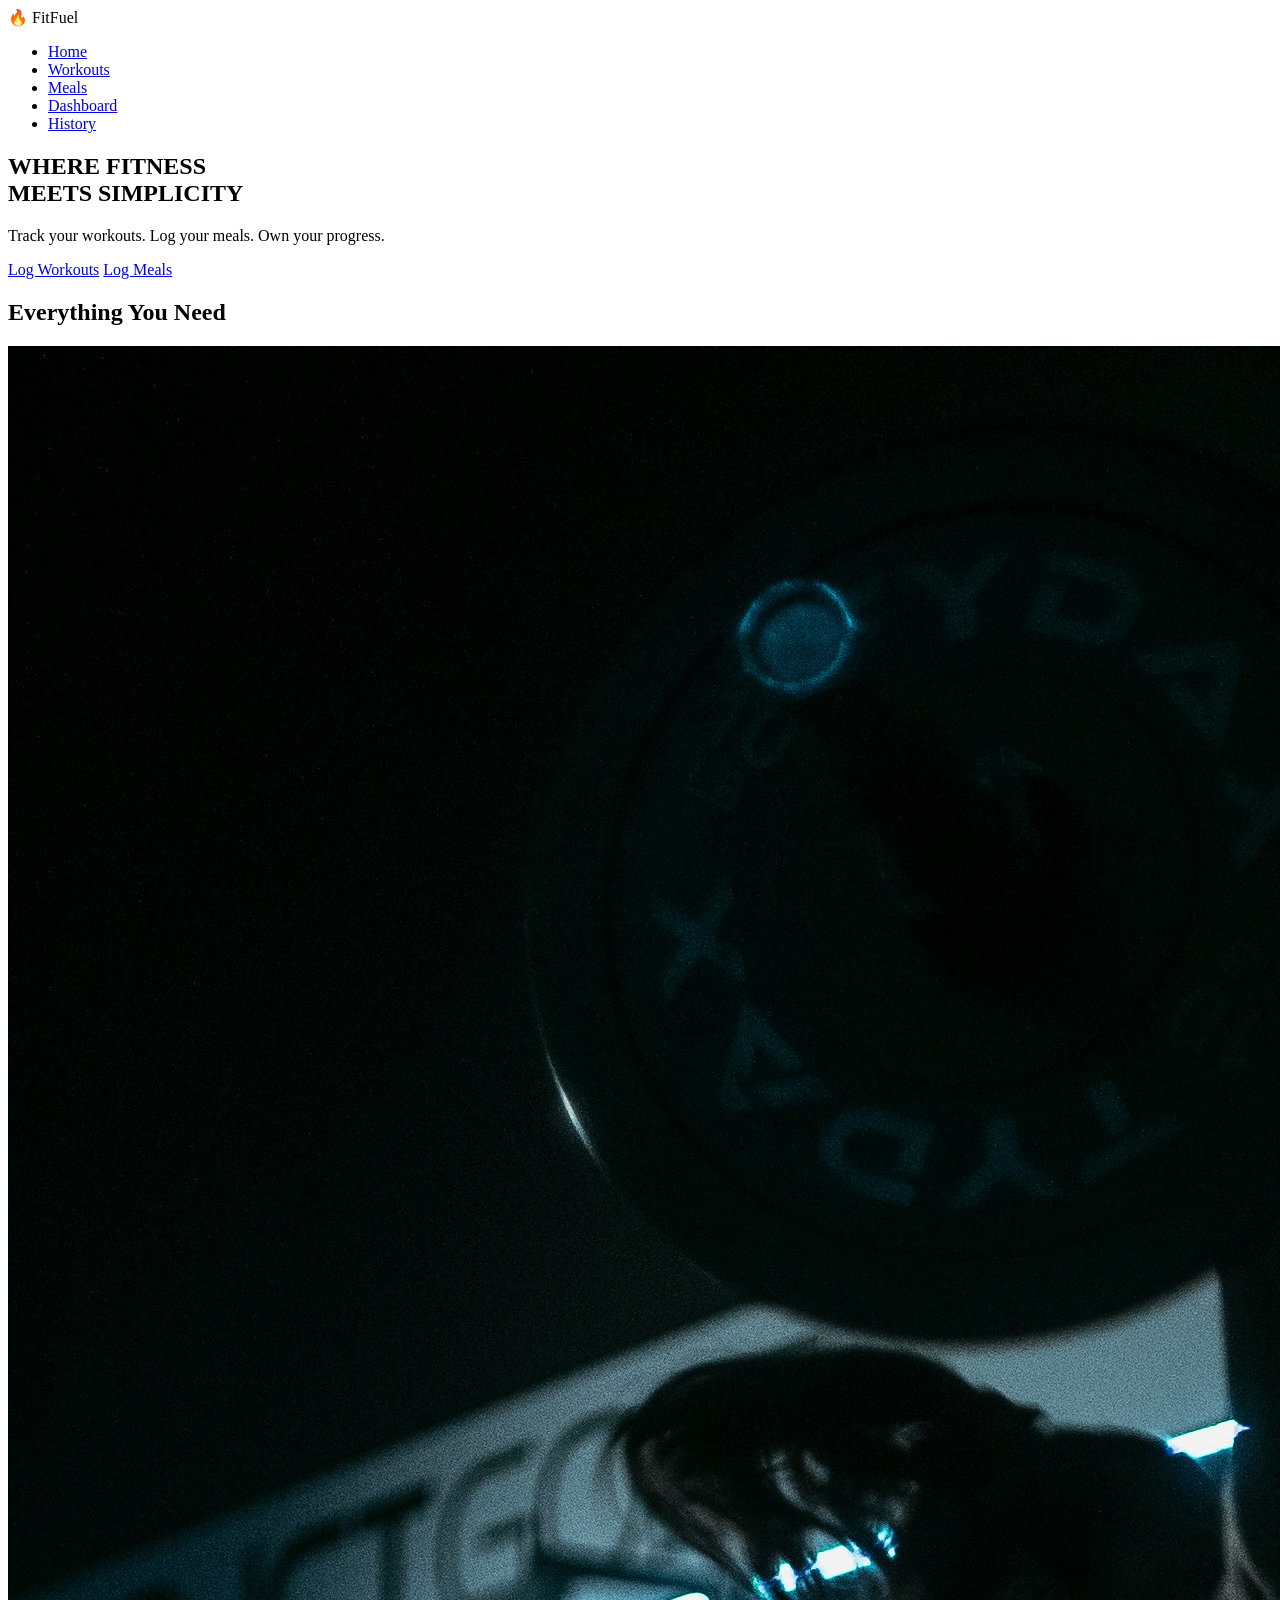
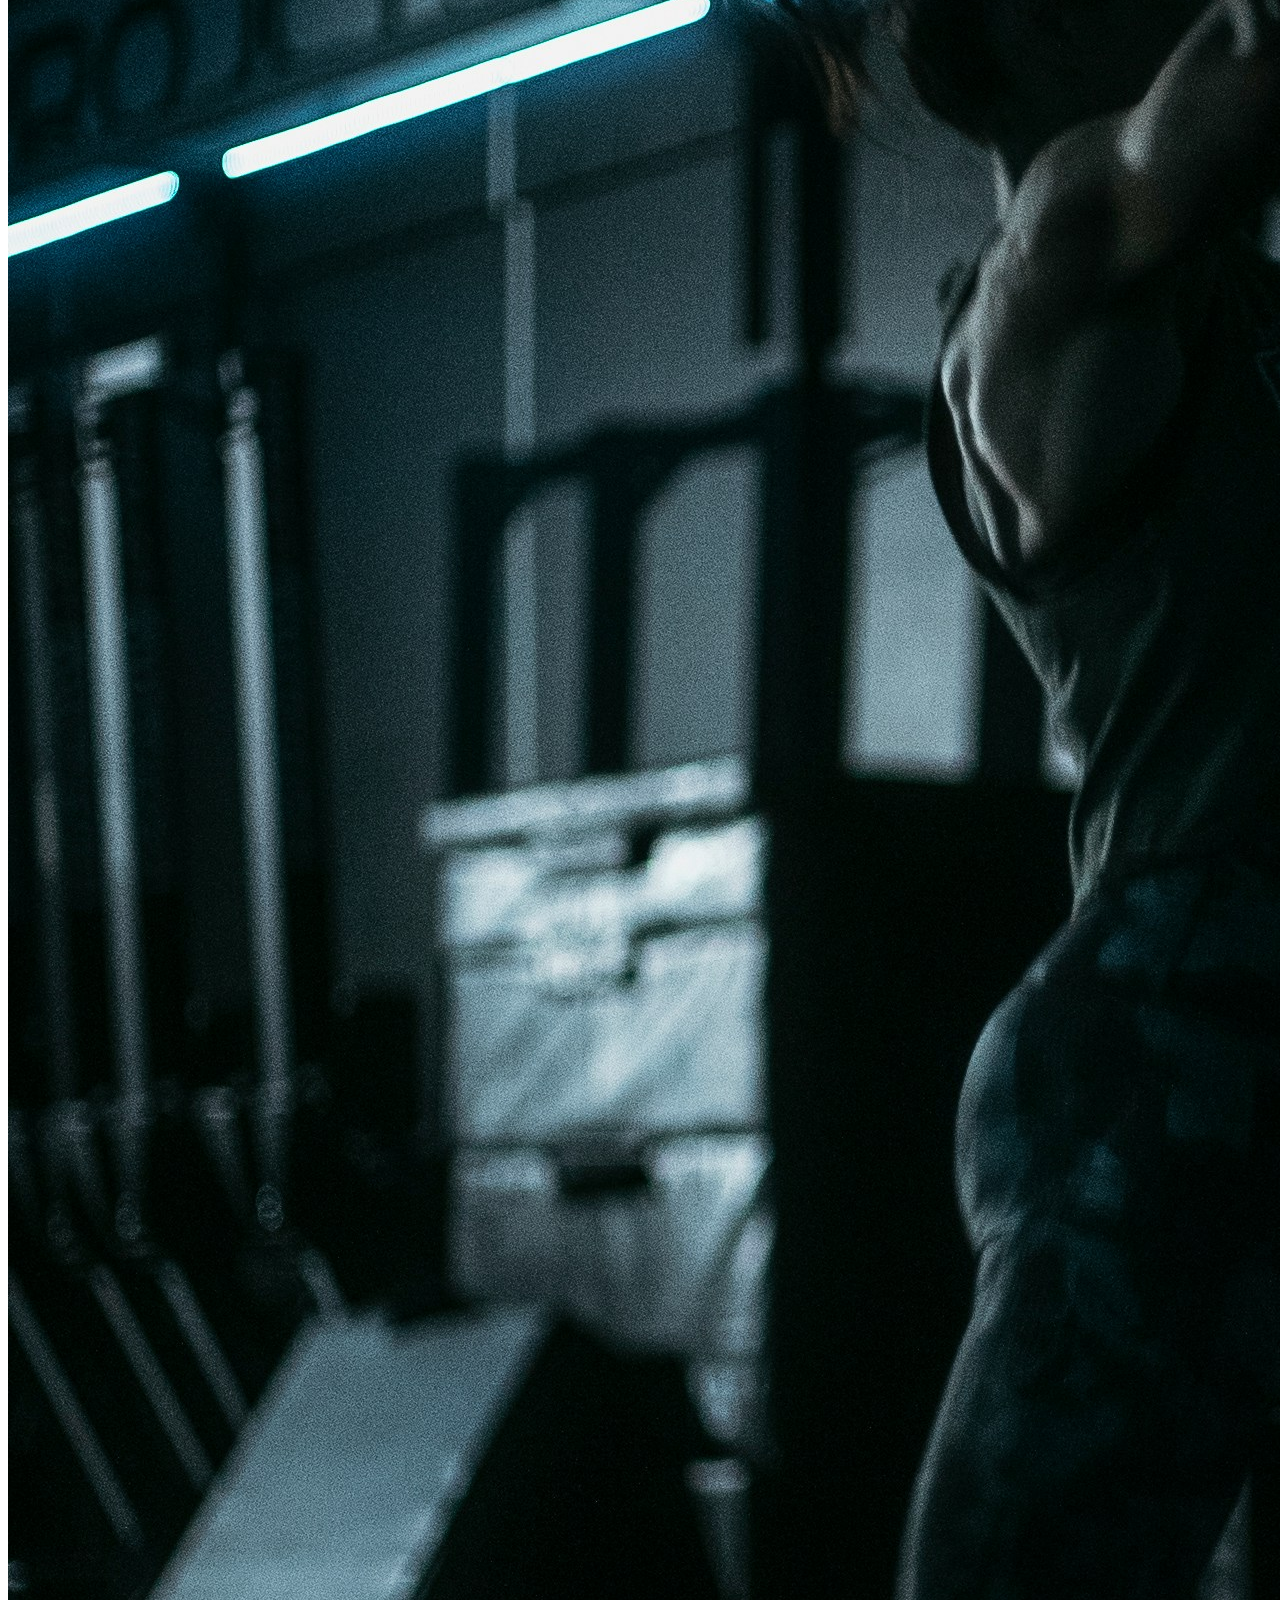
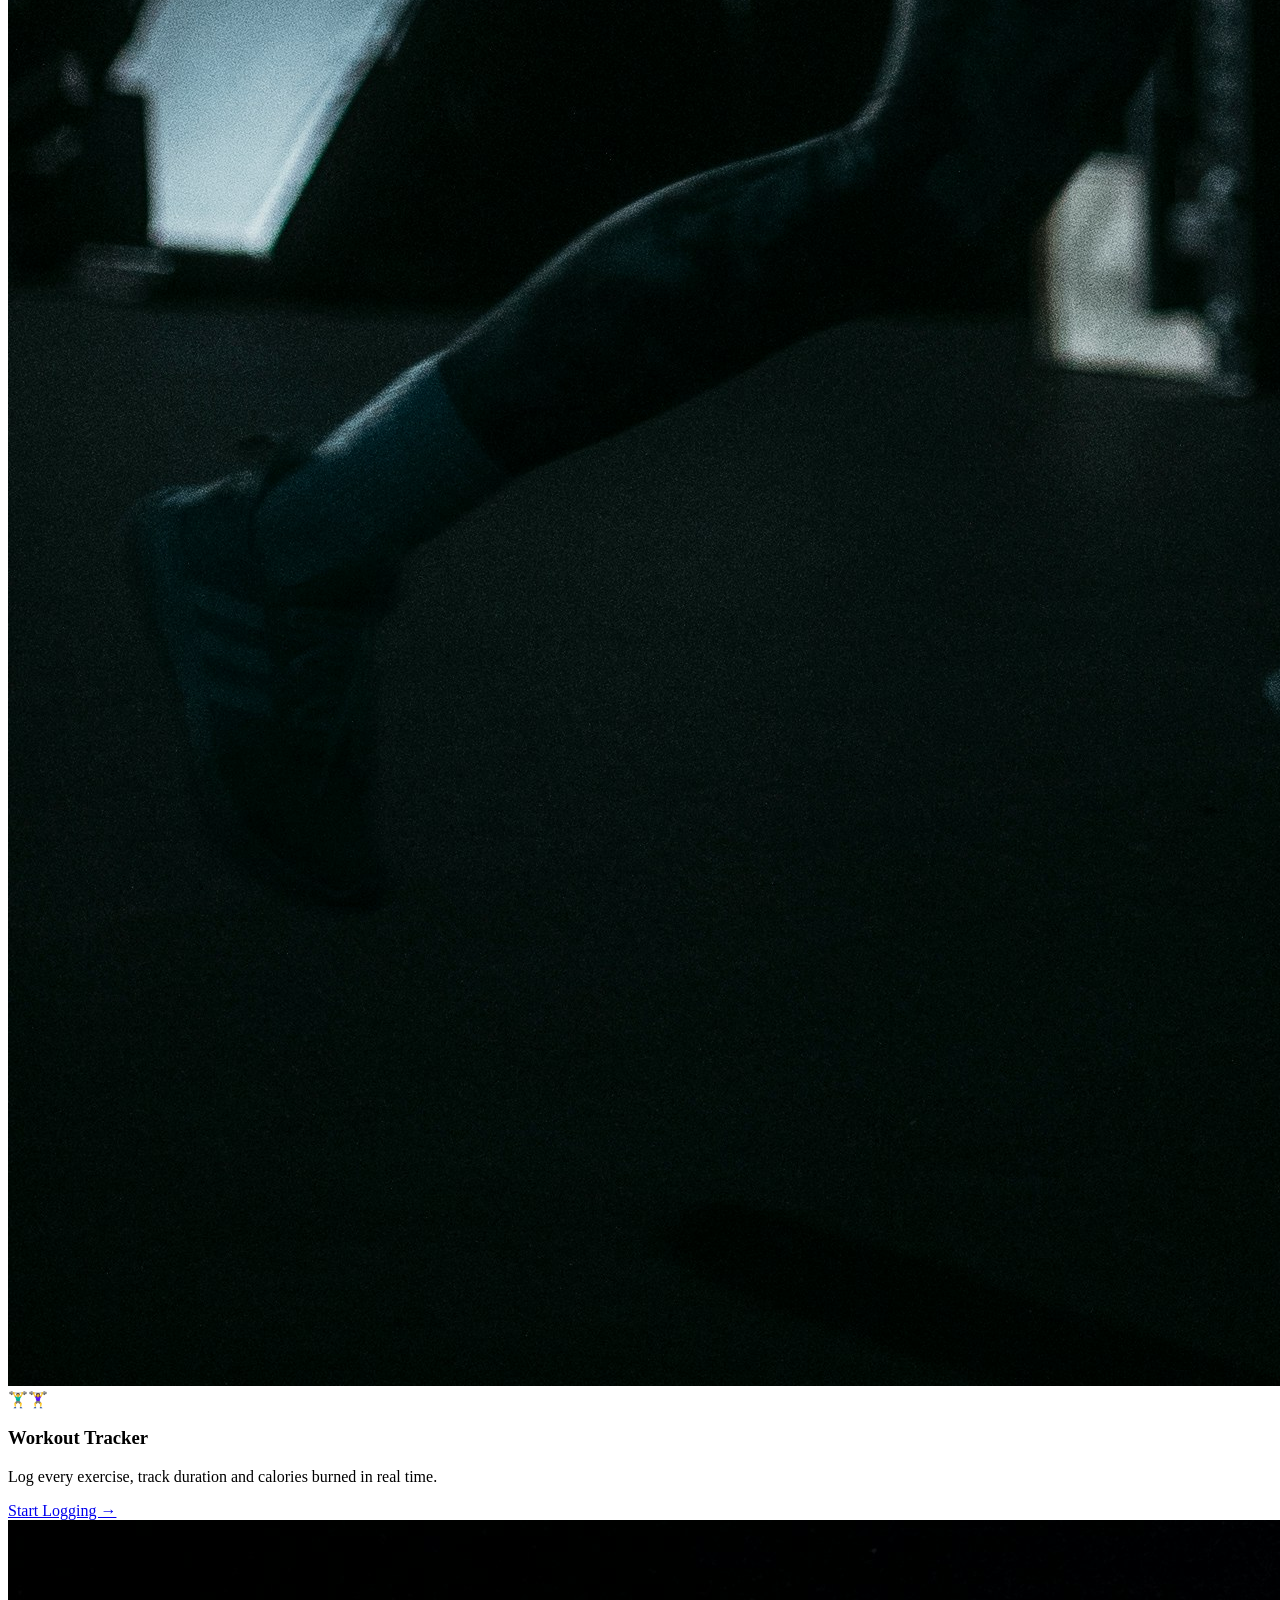
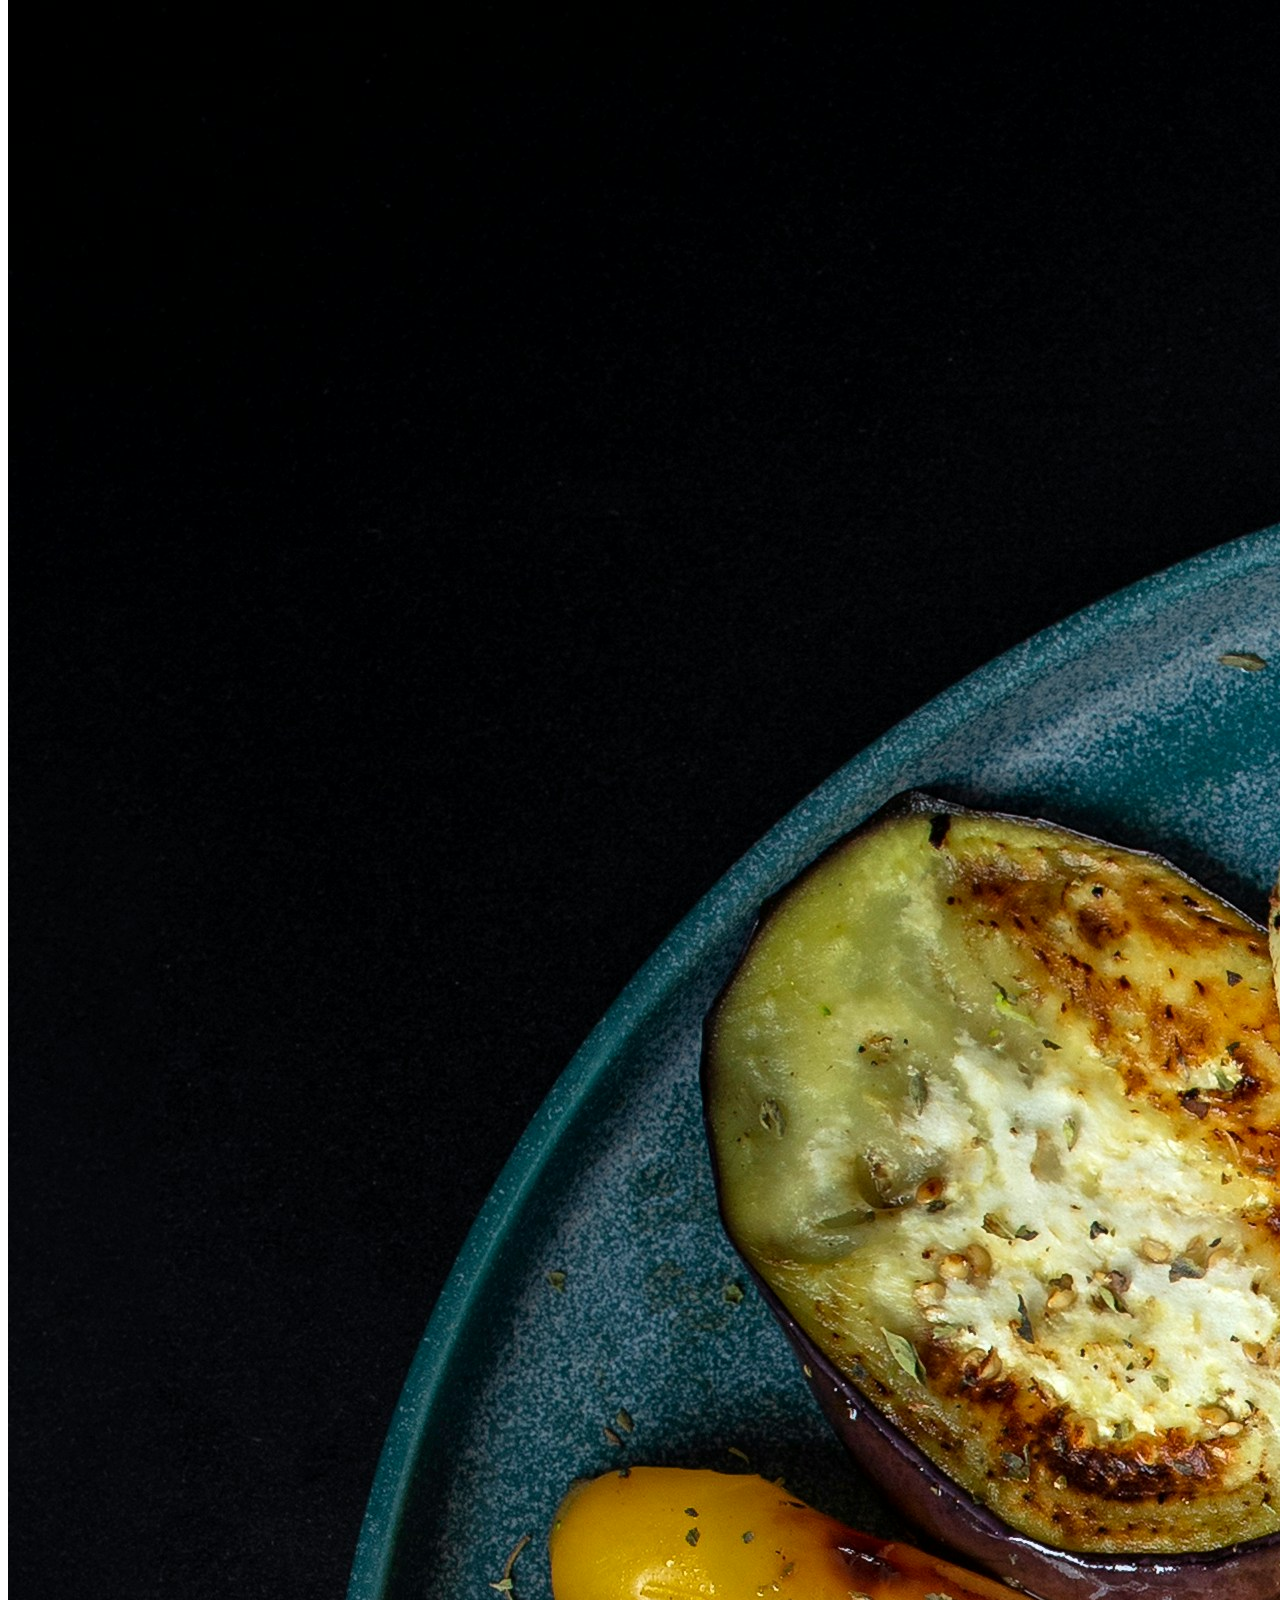
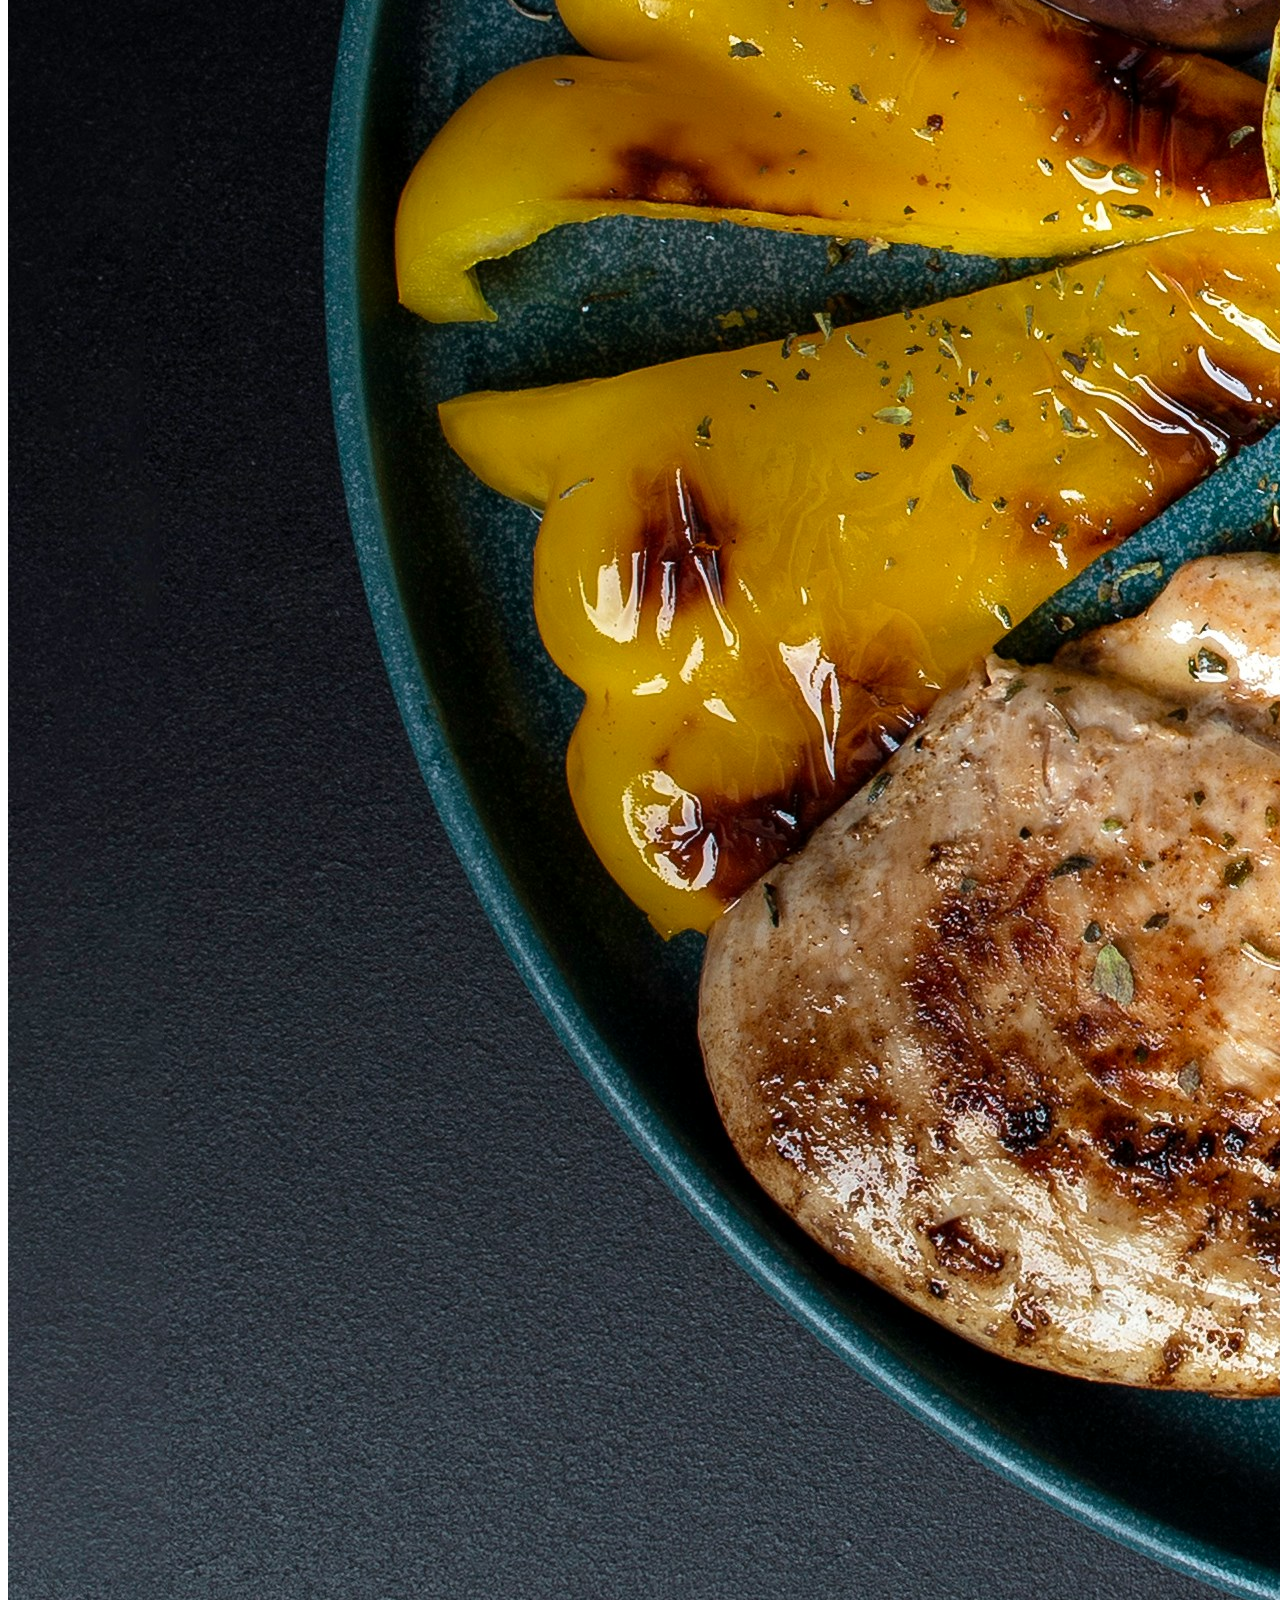
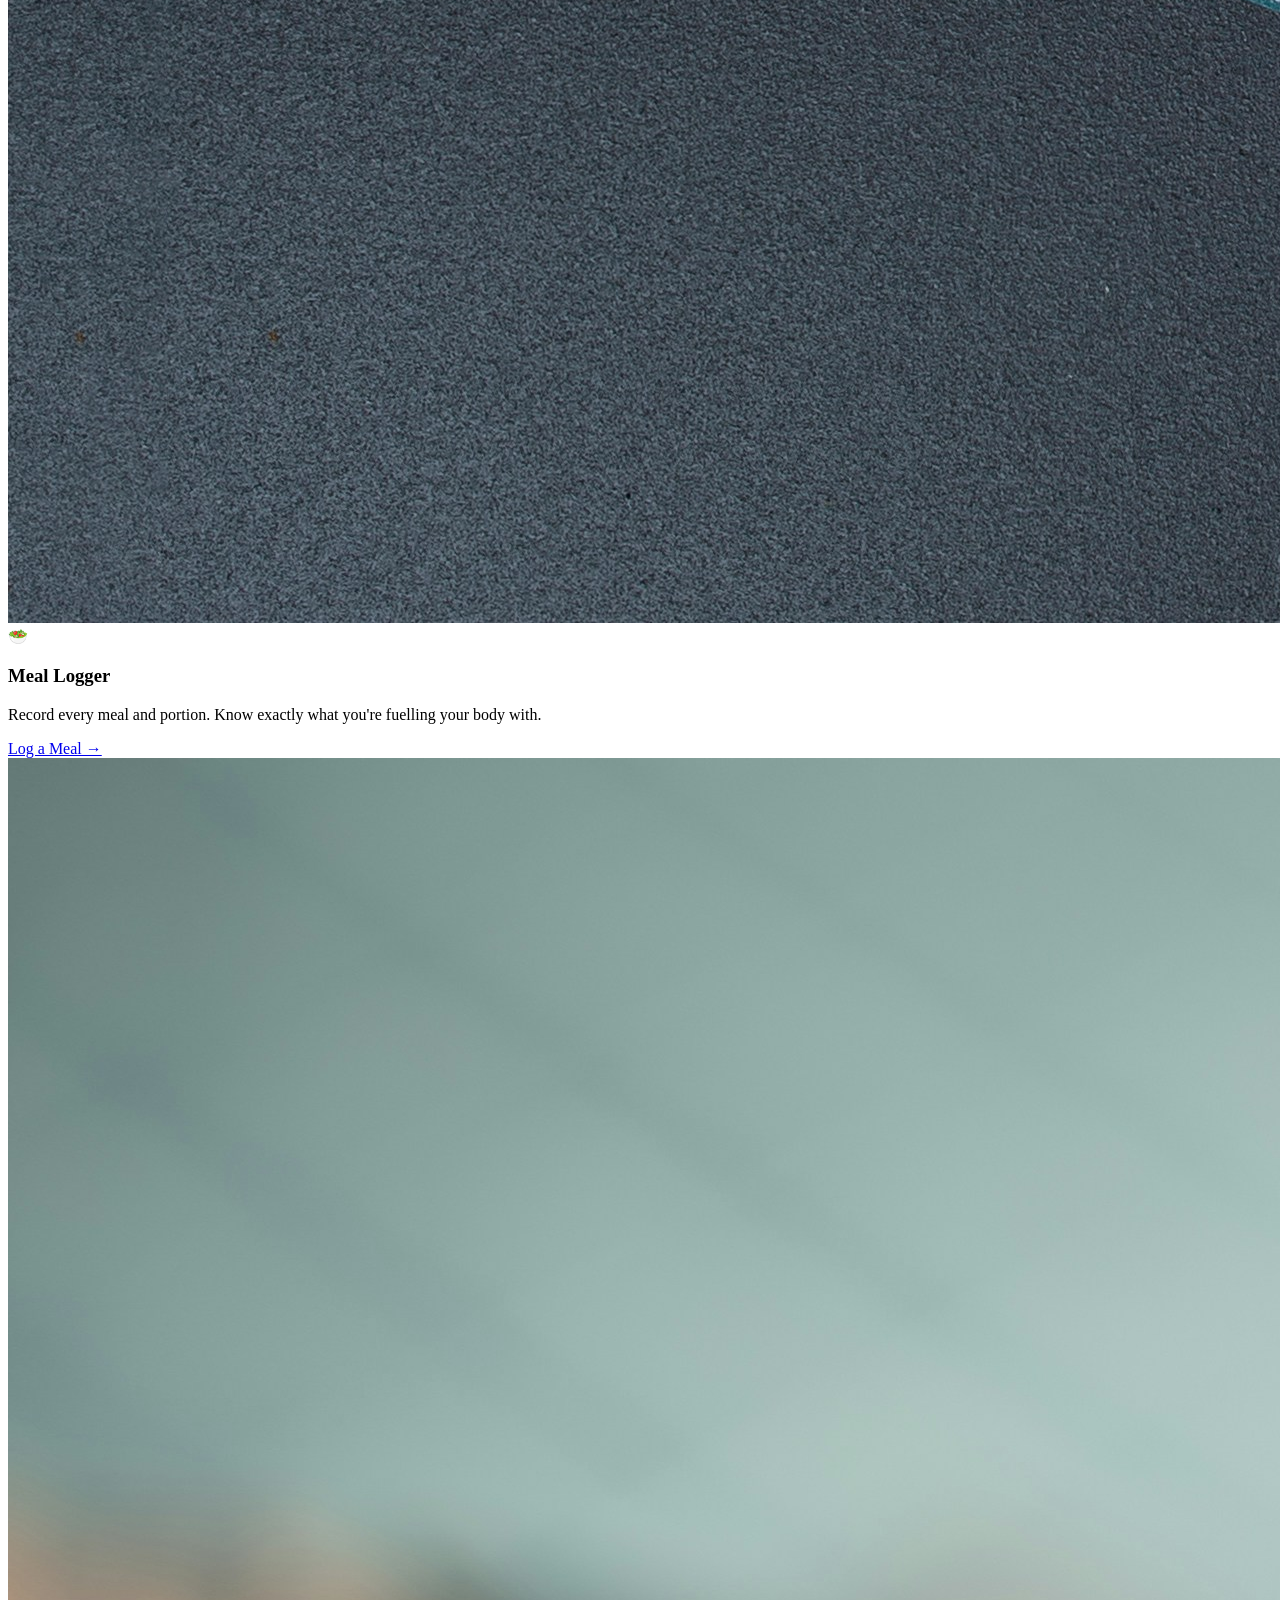
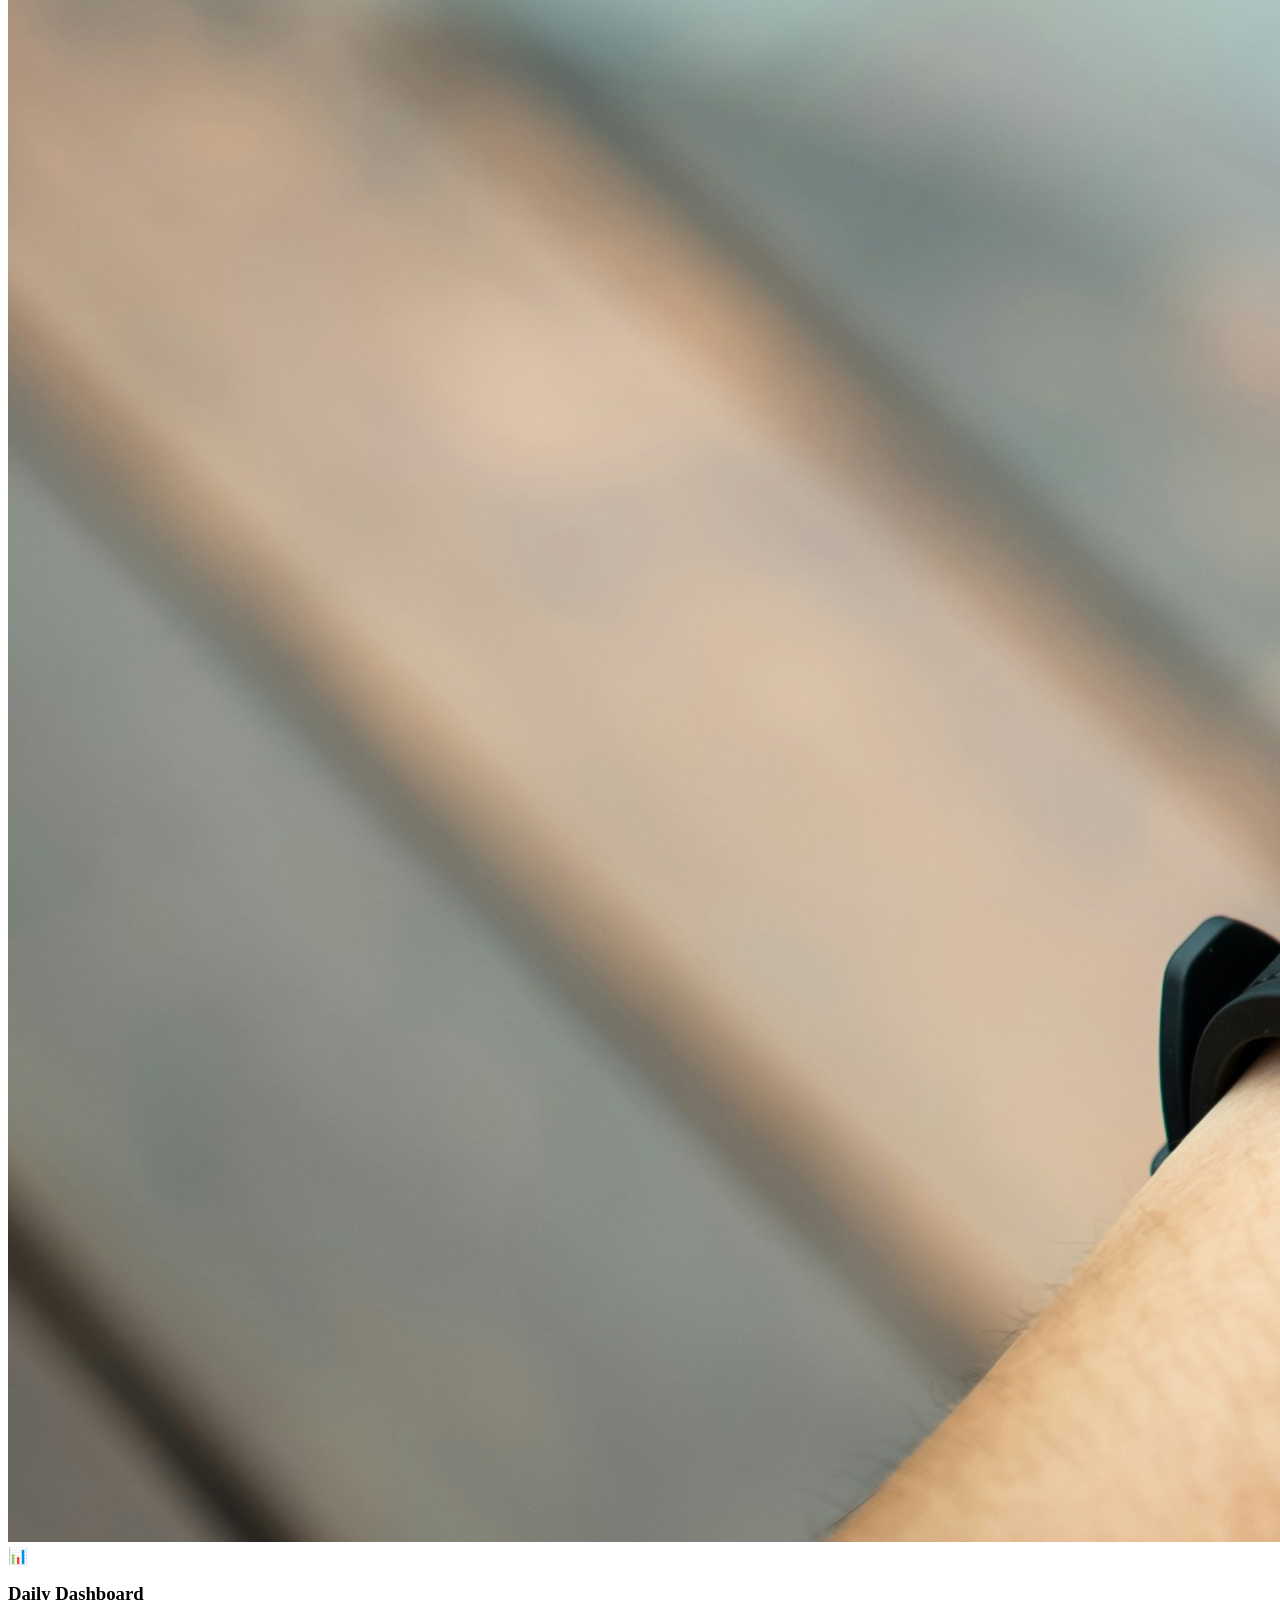
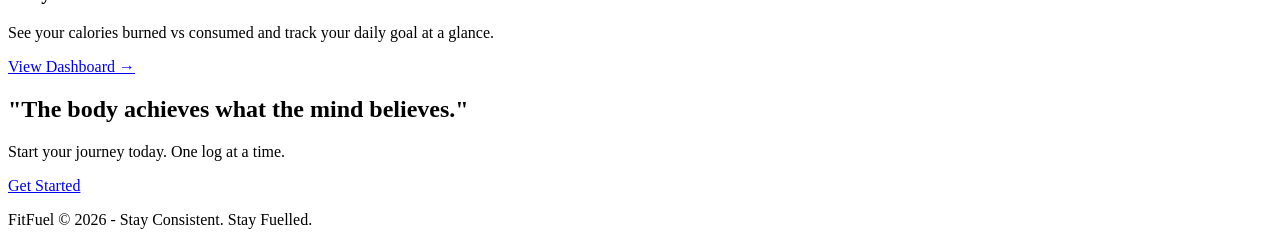
==== index.html @ f48e99f4 "feat(workouts.html):add navbar" ====
<!DOCTYPE html>
<html lang="en">
<head>
    <meta charset="UTF-8">
    <meta name="viewport" content="width=device-width, initial-scale=1.0">
    <title>FitFuel - Home</title>
    <link rel="stylesheet" href="styles.css">
    <link href="https://fonts.googleapis.com/css2?family=Bebas+Neue&family=Inter:wght@400;600;700&display=swap" rel="stylesheet">
</head>
<body>
 
    <!-- NavBar-->
     <nav>
        <div class="logo">🔥 FitFuel</div>
        <ul class="nav-links">
            <li><a href="index.html" class="active">Home</a></li>
            <li><a href="workouts.html">Workouts</a></li>
            <li><a href="meals.html">Meals</a></li>
            <li><a href="dashboard.html">Dashboard</a></li>
            <li><a href="history.html">History</a></li>
        </ul>
     </nav>
    
     <!-- Hero Section -->
        <section class="hero">
            <div class="hero-content">
                <h1>WHERE FITNESS<br/>MEETS SIMPLICITY</h1>
                <p>Track your workouts. Log your meals. Own your progress.</p>
                <div class="hero-buttons">
                    <a href="workouts.html" class="btn-primary">Log Workouts</a>
                    <a href="meals.html" class="btn-secondary">Log Meals</a>
                </a>
            </div>
        </section>

<!-- Features Section --> 
 <section class="featuree">
    <h2>Everything You Need</h2>
    <div class="features-card">

        <div class="feature-card">
            <img src="redd-francisco-t9DxAo7VOCg-unsplash.jpg" alt="Person lifting weights" />
            <div class="features-icon">🏋️‍♂️🏋️‍♀️</div>
            <h3>Workout Tracker</h3>
            <p>Log every exercise, track duration and calories burned in real time.</p>
            <a href="workouts.html" class="card-link">Start Logging →</a>
        </div>

        <div class="feature-card">
            <img src="narek-petrosyan-5lFfglgMaao-unsplash.jpg" alt="Healthy meal" />
            <div class="features-icon">🥗</div>
            <h3>Meal Logger</h3>
            <p>Record every meal and portion. Know exactly what you're fuelling your body with.</p>
            <a href="meals.html" class="card-link">Log a Meal →</a>
        </div>

        <div class="feature-card">
            <img src="amanz-qNHBJ4lil20-unsplash.jpg" alt="Progress chart" />
            <div class="features-icon">📊</div>
            <h3>Daily Dashboard</h3>
            <p>See your calories burned vs consumed and track your daily goal at a glance.</p>
            <a href="dashboard.html" class="card-link">View Dashboard →</a>
        </div>
    </div>
 </section>       

 <!-- Motivational Banner -->
  <section class="motivation-banner">
    <h2>"The body achieves what the mind believes."</h2>
    <p>Start your journey today. One log at a time.</p>
    <a href="workouts.html" class="btn-primary">Get Started</a>
  </section>

  <!-- Footer -->
   <footer>
    <p>FitFuel &copy; 2026 - Stay Consistent. Stay Fuelled.</p>
   </footer>

  
</body>
</html>
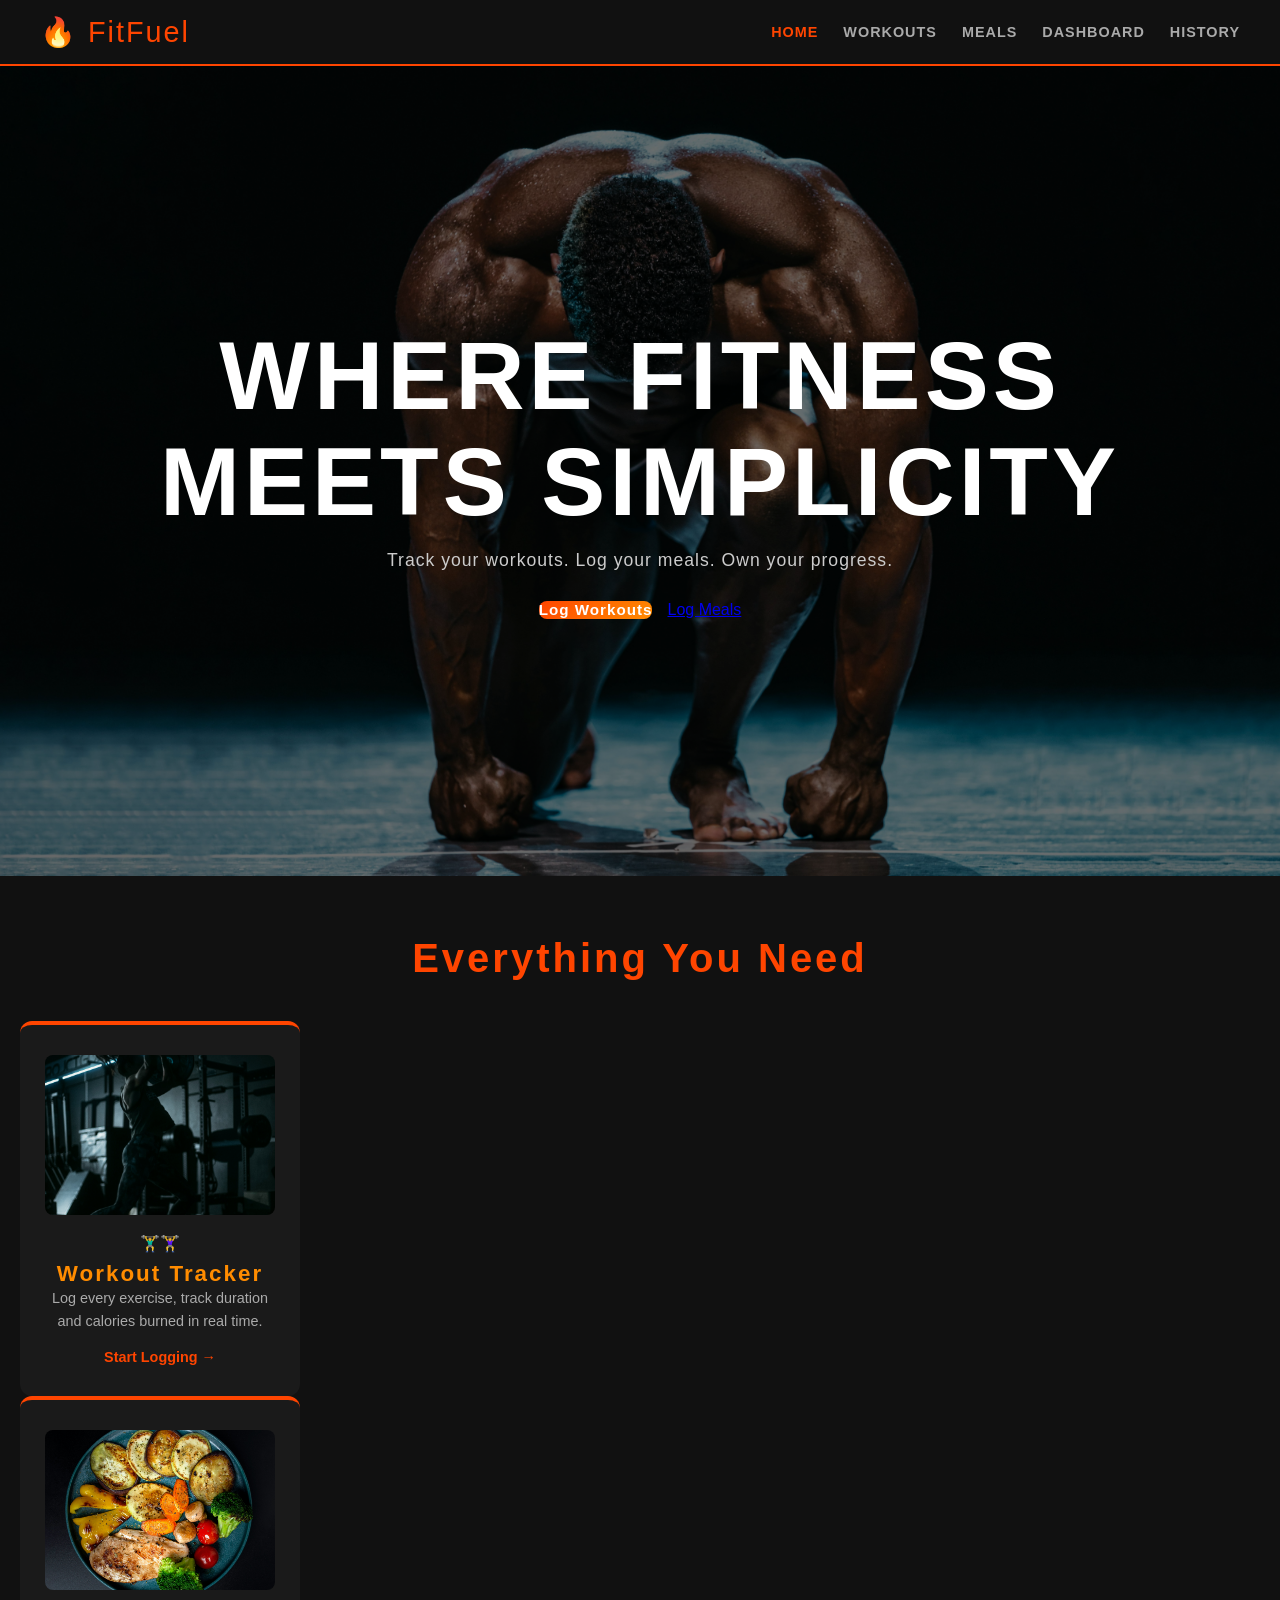
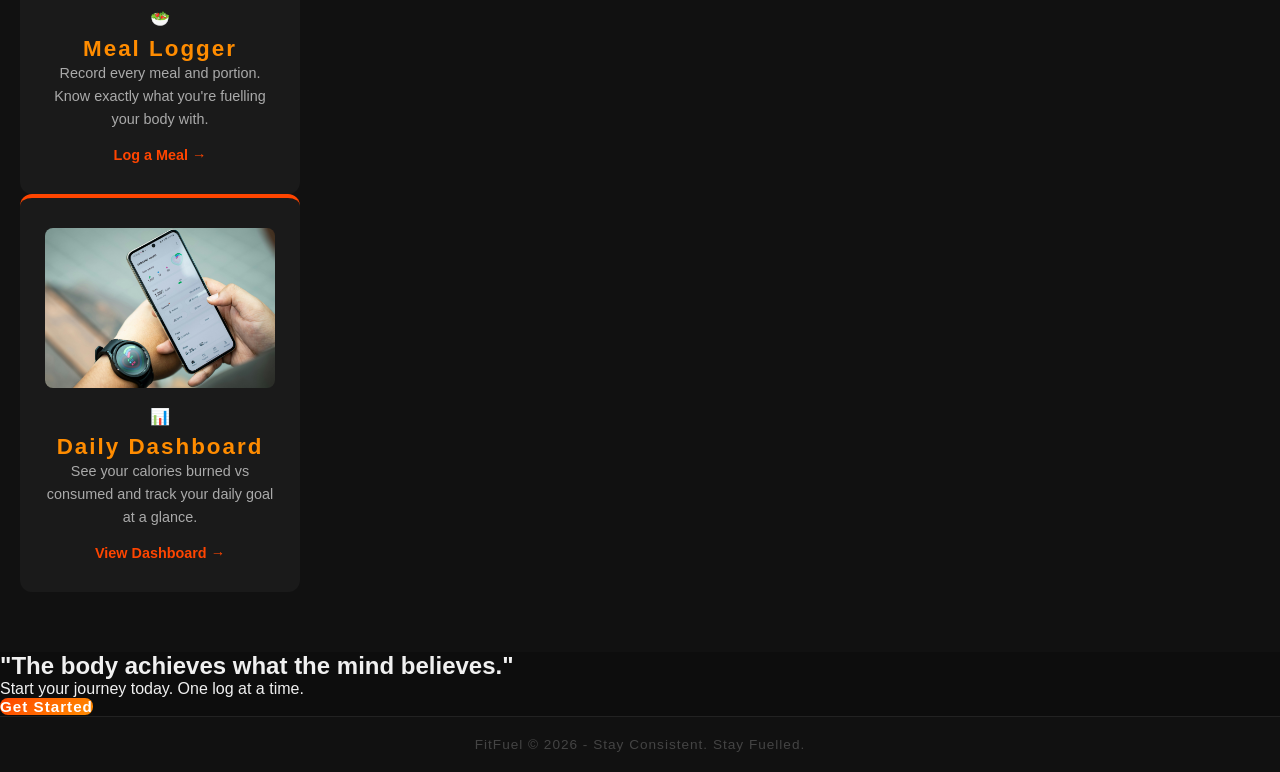
==== commit 08f0d262: "feat(styles.css):style features section" ====
--- a/index.html
+++ b/index.html
@@ -34,7 +34,7 @@
         </section>
 
 <!-- Features Section --> 
- <section class="featuree">
+ <section class="features">
     <h2>Everything You Need</h2>
     <div class="features-card">
 
--- a/styles.css
+++ b/styles.css
@@ -0,0 +1,262 @@
+/*--- Reset some default styles ---*/
+* { margin: 0; padding: 0; box-sizing: border-box; }
+
+body {
+    font-family: 'Inter', sans-serif;
+    background-color: #0d0d0d;
+    color: #f0f0f0;
+    min-height: 100vh;
+}
+
+/*--- NavBar ---*/
+nav {
+    display: flex;
+    justify-content: space-between;
+    align-items: center;
+    padding: 15px 40px;
+    background: #111;
+    border-bottom: 2px solid #ff4500;
+    position: sticky;
+    top: 0;
+    z-index: 100;
+}
+
+.logo {
+    font-family: 'Bebas Neue', sans-serif;
+    font-size: 1.8rem;
+    color: #ff4500;
+    letter-spacing: 2px;
+}
+
+.nav-links {
+    list-style: none;
+    display: flex;
+    gap: 25px;
+}
+
+.nav-links a {
+    text-decoration: none;
+    color: #aaa;
+    font-size: 0.9rem;
+    font-weight: 600;
+    letter-spacing: 1px;
+    text-transform: uppercase;
+    transition: color 0.2s ease;
+}
+
+.nav-links a:hover,
+.nav-links a.active {
+    color: #ff4500;
+}
+
+/*--- Hero Section ---*/
+.hero {
+    min-height: 90vh;
+    background: linear-gradient(135deg, #1a0a00, #0d0d0d);
+    background-image: url('pexels-shtefutsa-17852466.jpg');
+    background-size: cover;
+    background-position: center;
+    display: flex;
+    align-items: center;
+    justify-content: center;
+    text-align: center;
+    padding: 60px 20px;
+    position: relative;
+}
+
+.hero::before {
+    content: '';
+    position: absolute;
+    inset: 0;
+    background: rgba(0, 0, 0, 0.55);
+}
+
+.hero-content {
+    position: relative;
+    z-index: 1;
+}
+
+.hero-content h1 {
+    font-family: 'Bebas Neue', sans-serif;
+    font-size: clamp(3rem, 8vw, 6rem);
+    line-height: 1.1;
+    color: #fff;
+    letter-spacing: 4px;
+}
+
+.hero-content h1 span {
+    color: #ff4500;
+}
+
+.hero-content p {
+    font-size: 1.1rem;
+    color: #ccc;
+    margin: 15px 0 30px;
+    letter-spacing: 1px;
+}
+
+.hero-buttons {
+    display: flex;
+    gap: 15px;
+    justify-content: center;
+    flex-wrap: wrap;
+}
+
+/*--- Buttons ---*/
+.btn-primary {
+    background: linear-gradient(135deg, #ff4500, #ff8c00);
+    color: #fff;
+    padding: 14px, 30px;
+    border-radius: 8px;
+    text-decoration: none;
+    font-weight: 700;
+    font-size: 0.95rem;
+    letter-spacing: 1px;
+    transition: opacity 0.2s ease;
+    display: inline-block;
+}
+
+.btn-primary:hover {
+    opacity: 0.85;
+}
+
+.btn-seondary {
+    background: transparent;
+    color: #ff8c00;
+    padding: 14px, 30px;
+    border: 2px solid #ff8c00;
+    border-radius: 8px;
+    text-decoration: none;
+    font-weight: 700;
+    font-size: 0.95rem;
+    letter-spacing: 1px;
+    transition: all 0.2s ease;
+    display: inline-block;
+}
+
+.btn-seondary:hover {
+    background: #ff8c00;
+    color: #000;
+}
+
+.btn-outline {
+    background: transparent;
+    color: #aaa;
+    padding: 14px, 30px;
+    border: 2px solid #444;
+    border-radius: 8px;
+    text-decoration: none;
+    font-weight: 700;
+    font-size: 0.95rem;
+    letter-spacing: 1px;
+    transition: all 0.2s ease;
+    display: inline-block;
+}
+
+.btn-outline:hover {
+    background: #ff4500;
+    color: #ff4500;
+}
+
+.btn-danger {
+    background: transparent;
+    color: #ff4500;
+    padding: 12px, 28px;
+    border-radius: 8px;
+    border: 2px solid #ff4500;
+    font-weight: 700;
+    font-size: 0.95rem;
+    cursor: pointer;
+    transition: all 0.2s ease;
+}
+
+.btn-danger:hover {
+    background: #ff4500;
+    color: #fff;
+}
+
+/*--- Features Section ---*/
+.features {
+    padding: 60px 20px;
+    text-align: center;
+    background: #111;
+}
+
+.features h2 {
+    font-family: 'Bebas Neue', sans-serif;
+    font-size: 2.5rem;
+    color: #ff4500;
+    letter-spacing: 3px;
+    margin-bottom: 40px;
+}
+
+.feature-cards {
+    display: flex;
+    gap: 20px;
+    justify-content: center;
+    flex-wrap: wrap;
+}
+
+.feature-card {
+    background: #1a1a1a;
+    border-radius: 12px;
+    padding: 30px 25px;
+    width: 280px;
+    border-top: 4px solid #ff4500;
+    text-align: center;
+    transition: transform 0.2s ease;
+}
+
+.feature-card:hover {
+    transform: translateY(-6px);
+}
+
+.feature-card img {
+    width: 100%;
+    height: 160px;
+    object-fit: cover;
+    border-radius: 8px;
+    margin-bottom: 15px;
+}
+
+.feature-icon {
+    font-size: 2rem;
+    margin-bottom: 10px;
+}
+
+.feature-card h3 {
+    font-family: 'Bebas Neue', sans-serif;
+    font-size: 1.4rem;
+    color: #ff8c00;
+    letter-spacing: 2px;
+    margin-top: 8px;
+}
+
+.feature-card p {
+    font-size: 0.9rem;
+    color: #aaa;
+    line-height: 1.6;
+    margin-bottom: 15px;
+}
+
+.card-link {
+    color: #ff4500;
+    font-weight: 700;
+    text-decoration: none;
+    font-size: 0.9rem;
+}
+
+.card-link:hover {
+    text-decoration: underline;
+}
+
+/*--- Footer ---*/
+footer {
+    text-align: center;
+    padding: 20px;
+    background: #111;
+    color: #444;
+    font-size: 0.85rem;
+    letter-spacing: 1px;
+    border-top: 1px solid #222;
+}
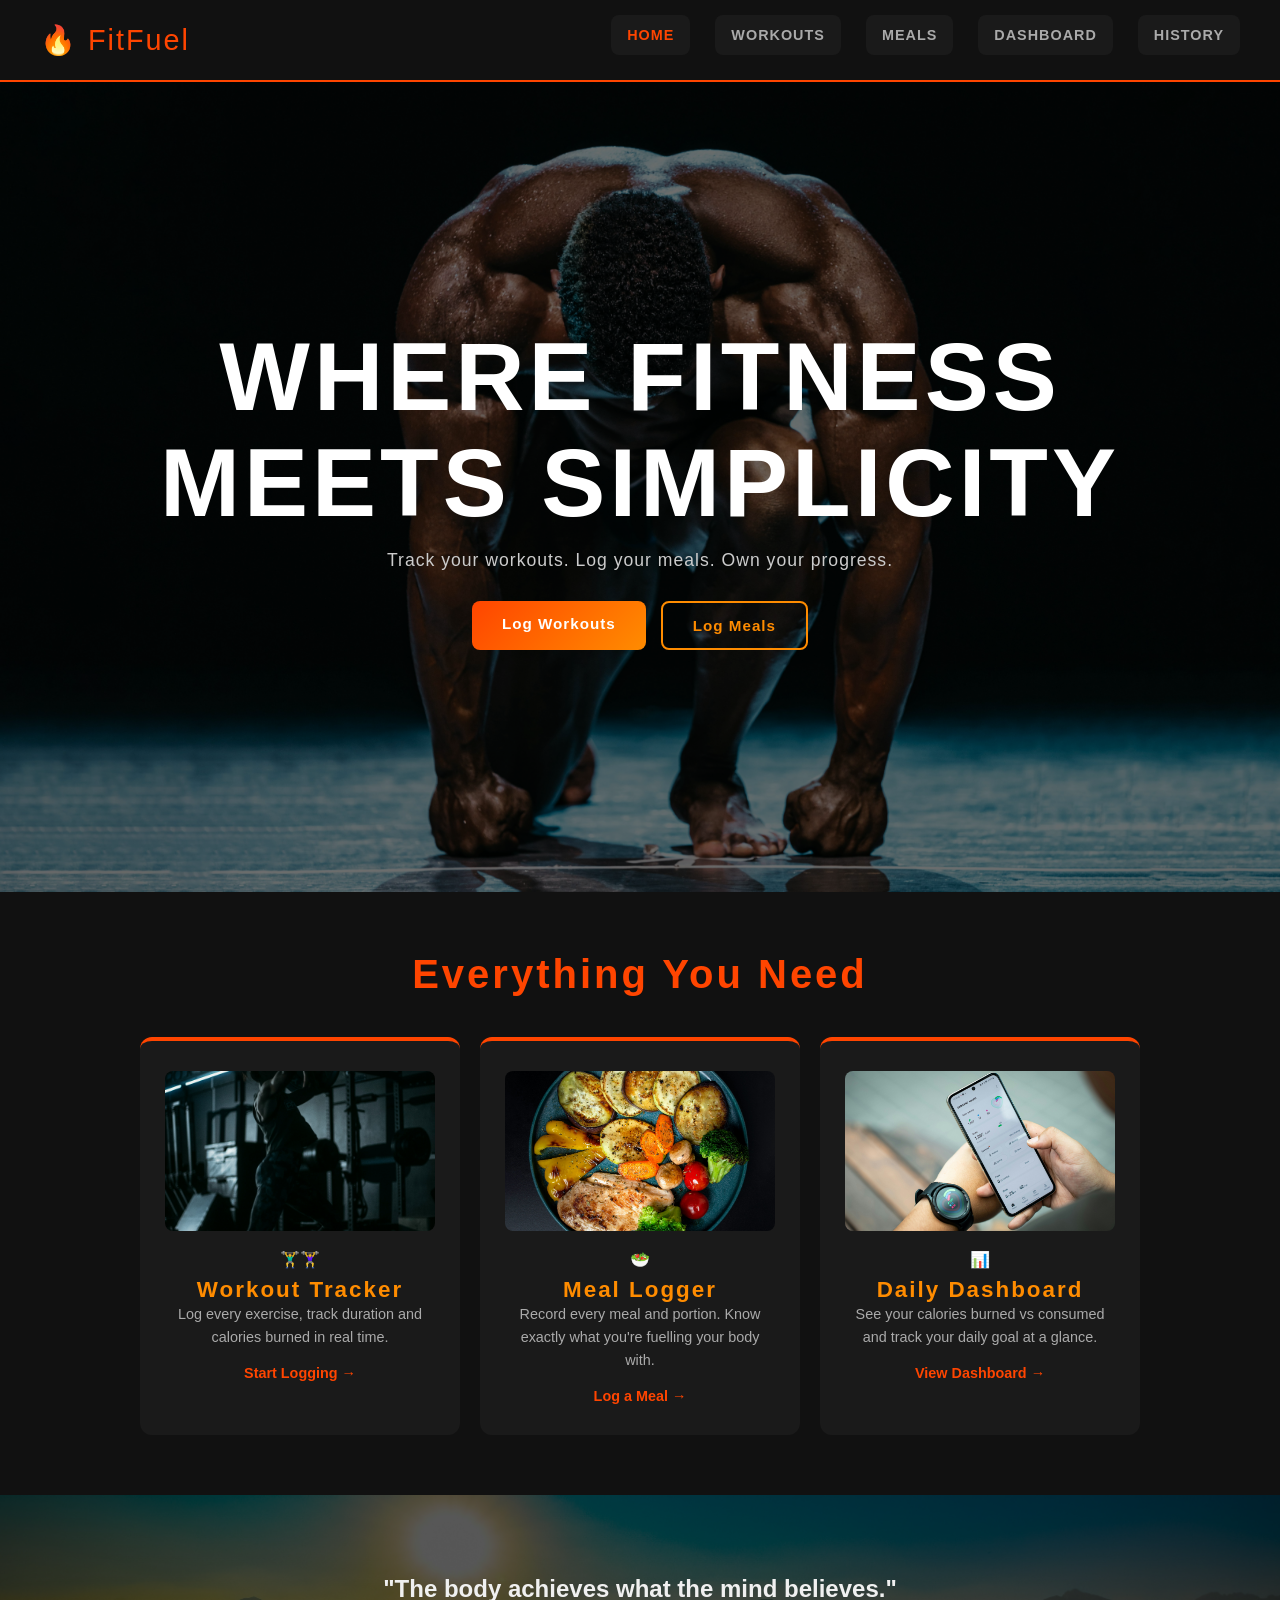
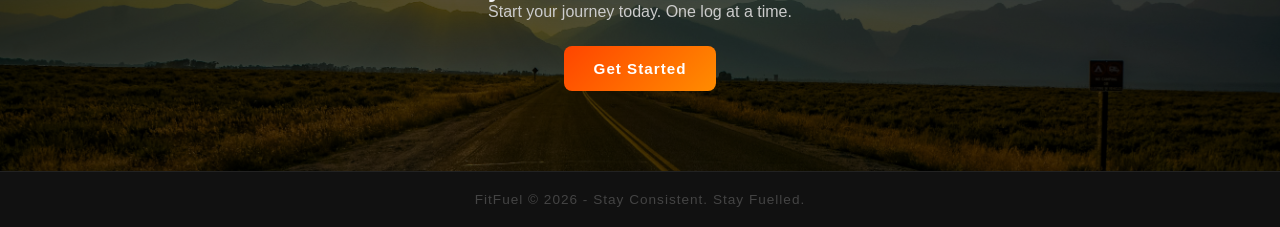
==== commit d9f139e6: "fix(index.html, styles.css):fix features card layout from column to row" ====
--- a/index.html
+++ b/index.html
@@ -36,7 +36,7 @@
 <!-- Features Section --> 
  <section class="features">
     <h2>Everything You Need</h2>
-    <div class="features-card">
+    <div class="feature-cards">
 
         <div class="feature-card">
             <img src="redd-francisco-t9DxAo7VOCg-unsplash.jpg" alt="Person lifting weights" />
--- a/styles.css
+++ b/styles.css
@@ -106,7 +106,7 @@
 .btn-primary {
     background: linear-gradient(135deg, #ff4500, #ff8c00);
     color: #fff;
-    padding: 14px, 30px;
+    padding: 14px 30px;
     border-radius: 8px;
     text-decoration: none;
     font-weight: 700;
@@ -120,10 +120,10 @@
     opacity: 0.85;
 }
 
-.btn-seondary {
+.btn-secondary {
     background: transparent;
     color: #ff8c00;
-    padding: 14px, 30px;
+    padding: 14px 30px;
     border: 2px solid #ff8c00;
     border-radius: 8px;
     text-decoration: none;
@@ -134,7 +134,7 @@
     display: inline-block;
 }
 
-.btn-seondary:hover {
+.btn-secondary:hover {
     background: #ff8c00;
     color: #000;
 }
@@ -142,7 +142,7 @@
 .btn-outline {
     background: transparent;
     color: #aaa;
-    padding: 14px, 30px;
+    padding: 14px 30px;
     border: 2px solid #444;
     border-radius: 8px;
     text-decoration: none;
@@ -161,7 +161,7 @@
 .btn-danger {
     background: transparent;
     color: #ff4500;
-    padding: 12px, 28px;
+    padding: 12px 28px;
     border-radius: 8px;
     border: 2px solid #ff4500;
     font-weight: 700;
@@ -192,9 +192,12 @@
 
 .feature-cards {
     display: flex;
+    flex-direction: row;
     gap: 20px;
     justify-content: center;
     flex-wrap: wrap;
+    padding: 0 20px;
+    text-align: left;
 }
 
 .feature-card {
@@ -202,6 +205,9 @@
     border-radius: 12px;
     padding: 30px 25px;
     width: 280px;
+    min-height: 250px;
+    flex: 1;
+    max-width: 320px;
     border-top: 4px solid #ff4500;
     text-align: center;
     transition: transform 0.2s ease;
@@ -259,4 +265,318 @@
     font-size: 0.85rem;
     letter-spacing: 1px;
     border-top: 1px solid #222;
-}+}
+
+/*--- Motivation Banner ---*/
+.motivation-banner {
+    padding: 80px 20px;
+    text-align: center;
+    background: linear-gradient(135deg, #1a0800, #0d0d0d);
+    background-image: url(anukrati-omar-ZsZTeWZ-64Y-unsplash.jpg);
+    background-size: cover;
+    background-position: center;
+    position: relative;
+}
+
+.motivation-banner::before {
+    content: '';
+    position: absolute;
+    inset: 0;
+    background: rgba(0, 0, 0, 0.65);
+}
+
+.motivation-banner h2,
+.motivation-banner p,
+.motivation-banner a {
+    position: relative;
+    z-index: 1;
+}
+
+.motivation-banner p {
+    color: #ccc;
+    margin-bottom: 25px;
+}
+
+/*--- Page Header ---*/
+.page-header {
+    padding: 60px 20px;
+    text-align: center;
+    background: linear-gradient(135deg, #1a0a00, #111);
+    background-image: url(nick-gosset-3DJfakd6VoU-unsplash.jpg);
+    background-size: cover;
+    background-position: center;
+    position: relative;
+    border-bottom: 3px solid #ff4500;
+}
+
+.page-header::before {
+    content: '';
+    position: absolute;
+    inset: 0;
+    background: rgba(0, 0, 0, 0.6);
+}
+
+.page-header h1,
+.page-header p {
+    position: relative;
+    z-index: 1;
+}
+
+.page-header h1 {
+    font-family: 'Bebas Neue', sans-serif;
+    font-size: 3rem;
+    color: #ff4500;
+    letter-spacing: 4px;
+}
+
+.page-header p {
+    color: #ccc;
+    margin-top: 8px;
+    font-size: 1rem;
+    letter-spacing: 1px;
+}
+
+/*--- Form Section ---*/
+.form-section {
+    display: flex;
+    justify-content: center;
+    padding: 40px 20px;
+}
+
+.form-box {
+    background: #1a1a1a;
+    border-radius: 12px;
+    padding: 30px;
+    width: 100%;
+    max-width: 500px;
+    border-top: 4px solid #ff4500;
+}
+
+.form-box h2 {
+    font-family: 'Bebas Neue', sans-serif;
+    font-size: 1.6rem;
+    color: #ff4500;
+    letter-spacing: 2px;
+    margin-bottom: 20px;
+}
+
+.form-box input,
+.form-box select {
+    display: block;
+    width: 100%;
+    padding: 11px 14px;
+    margin-bottom: 12px;
+    border-radius: 8px;
+    border: 1px solid #333;
+    background: #111;
+    color: #f0f0f0;
+    font-size: 0.95rem;
+    transition: border 0.2s ease;
+}
+
+.form-box input:focus,
+.form-box select:focus {
+    border-color: #ff4500;
+}
+
+.form-box select option {
+    background: #111;
+}
+
+.form-box button {
+    width: 100%;
+    padding: 13px;
+    background: linear-gradient(135deg, #ff4500, #ff8c00);
+    color: #fff;
+    font-size: 1rem;
+    font-weight: 700;
+    border: none;
+    border-radius: 8px;
+    cursor: pointer;
+    letter-spacing: 1px;
+    transition: opacity 0.2s ease;
+}
+
+.form-box button:hover {
+    opacity: 0.85;
+}
+
+/*--- List Section ---*/
+.list-section {
+    padding: 30px 20px 50px;
+    max-width: 700px;
+    margin: 0 auto;
+}
+
+.list-section h2 {
+    font-family: 'Bebas Neue', sans-serif;
+    font-size: 1.6rem;
+    color: #ff4500;
+    letter-spacing: 2px;
+    margin-bottom: 15px;
+}
+
+.history-block {
+    margin-bottom: 40px;
+}
+
+ul {
+    list-style: none;
+    padding: 0;
+}
+
+ul li {
+    background: #1a1a1a;
+    border-radius: 8px;
+    padding:12px 16px;
+    margin-bottom: 10px;
+    display: flex;
+    justify-content: space-between;
+    align-items: center;
+    font-size: 0.9rem;
+}
+
+ul li .kcal {
+    color: #ff8c00;
+    font-weight: 700;
+    margin-right: 10px;
+}
+
+ul li .delete-btn {
+    background:transparent;
+    border: none;
+    color: #ff4500;
+    cursor: pointer;
+    font-size: 1rem;
+}
+
+.badge {
+    background: #ff450022;
+    color: #ff8c00;
+    padding: 2px 10px;
+    border-radius: 20px;
+    font-size: 0.75rem;
+    font-weight: 600;
+    margin-left: 8px;
+}
+
+.total-label {
+    text-align: right;
+    color: #ff8c00;
+    font-weight: 700;
+    font-size: 1rem;
+    margin-top: 10px;
+}
+
+/*--- Dashboard ---*/
+.dashboard {
+    padding: 40px 20px;
+    text-align: center;
+}
+
+.summary-cards {
+    display: flex;
+    justify-content: center;
+    gap: 20px;
+    flex-wrap: wrap;
+    margin-bottom: 30px;
+}
+
+.card {
+    background: #1a1a1a;
+    border-radius: 12px;
+    padding: 20px 30px;
+    width: 180px;
+    border-top: 4px solid #ff4500;
+    transition: transform 0.2s ease;
+}
+
+.card:hover {
+    transform: translateY(-5px);
+}
+
+.card h3 {
+    font-size: 0.75rem;
+    color: #aaa;
+    margin: 8px 0 5px;
+    text-transform: uppercase;
+    letter-spacing: 1px;
+}
+
+.card p {
+    font-size: 1.4rem;
+    font-weight: 700;
+    color: #ff8c00;
+}
+
+.burn {
+    border-color: #ff4500;
+}
+
+.consume {
+    border-color: #00bfff;
+}
+
+.consume p {
+    color: #00bfff;
+}
+
+.balance {
+    border-color: #39ff14;
+}
+
+.balance p {
+    color: #39ff14;
+}
+
+.progress-container {
+    max-width: 500px;
+    margin: 0 auto 30px;
+}
+
+.progress-container label {
+    font-size: 0.85rem;
+    color: #aaa;
+    text-transform: uppercase;
+    letter-spacing: 1px;
+}
+
+.progress-bar-bg {
+    background:#333;
+    border-radius: 50px;
+    height: 20px;
+    margin: 10px 0 5px;
+    overflow: hidden;
+}
+
+.progress-bar-fill {
+    height: 100%;
+    width: 0%;
+    background: linear-gradient(90deg, #ff4500, #ff8c00);
+    border-radius: 50px;
+    transition: width 0.4s ease;
+}
+
+#progress-label {
+    font-size: 0.85rem;
+    color: #aaa;
+}
+
+.quick-links {
+    display: flex;
+    gap: 15px;
+    justify-content: center;
+    flex-wrap: wrap;
+    margin-top: 20px;
+}
+
+
+/*---List Images ---*/
+.list-section h2 img {
+    width: 40px;
+    height: 40px;
+    object-fit: cover;
+    border-radius: 8px;
+    vertical-align: middle;
+    margin-right: 10px;
+}
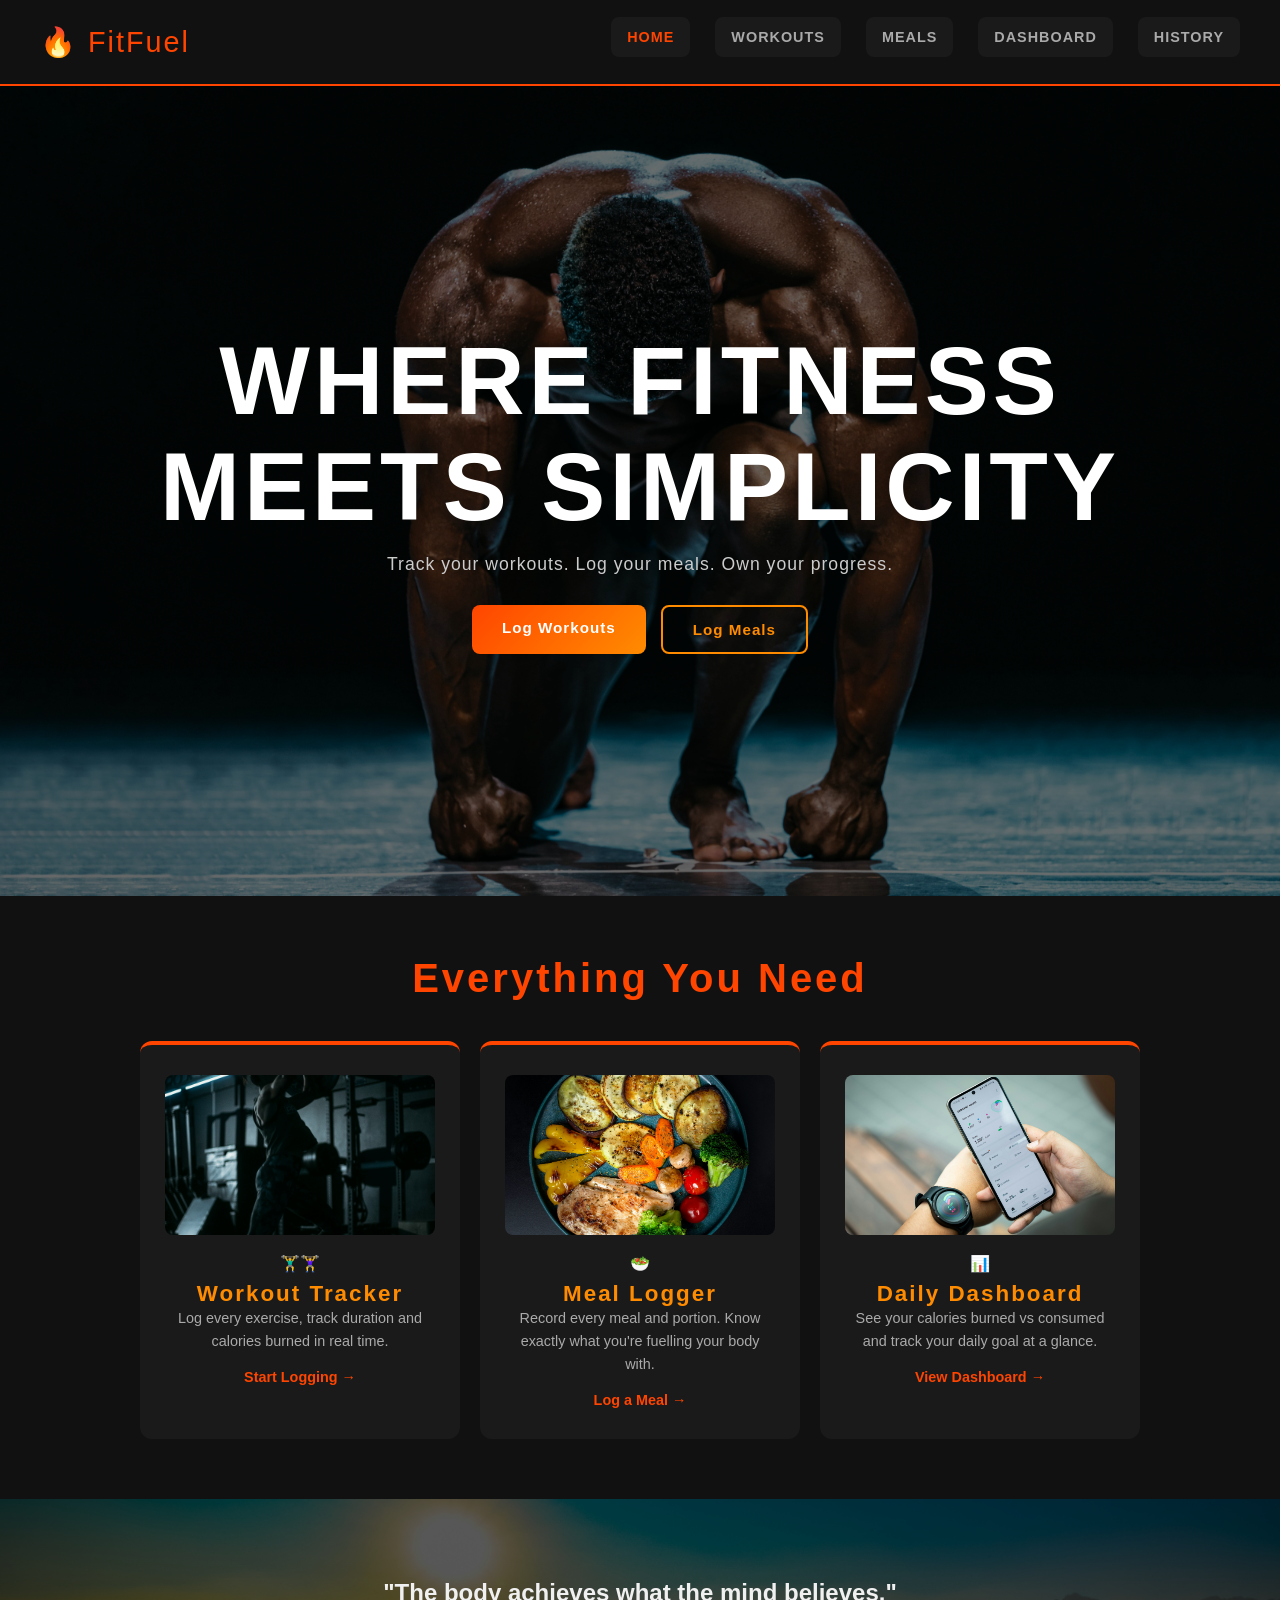
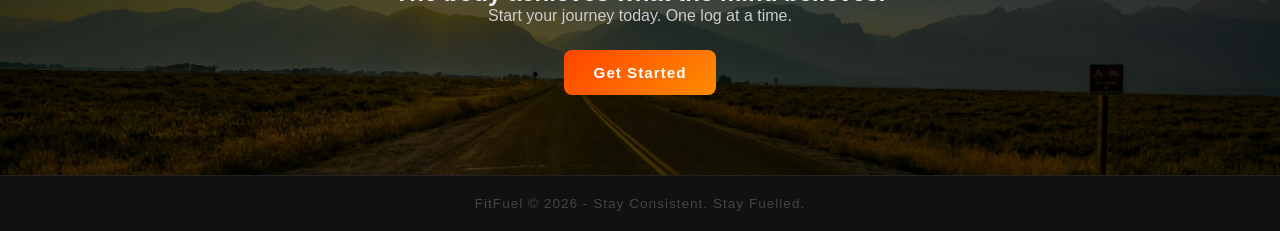
==== commit 9cbe2e32: "feat(.html):add favicon icon" ====
--- a/index.html
+++ b/index.html
@@ -4,15 +4,20 @@
     <meta charset="UTF-8">
     <meta name="viewport" content="width=device-width, initial-scale=1.0">
     <title>FitFuel - Home</title>
+    <link rel="icon" href="data:image/svg+xml,<svg xmlns='http://www.w3.org/2000/svg'><text y='32' font-size='32'>🔥</text></svg>"/>
     <link rel="stylesheet" href="styles.css">
     <link href="https://fonts.googleapis.com/css2?family=Bebas+Neue&family=Inter:wght@400;600;700&display=swap" rel="stylesheet">
 </head>
 <body>
  
     <!-- NavBar-->
-     <nav>
-        <div class="logo">🔥 FitFuel</div>
-        <ul class="nav-links">
+    <header>
+      <nav>
+        <div class="logo"><a href="index.html">🔥 FitFuel</a></div>
+
+        <button class="hamburger" onclick="toggleMenu()">☰</button>
+
+        <ul class="nav-links" id="nav-links">
             <li><a href="index.html" class="active">Home</a></li>
             <li><a href="workouts.html">Workouts</a></li>
             <li><a href="meals.html">Meals</a></li>
@@ -20,8 +25,10 @@
             <li><a href="history.html">History</a></li>
         </ul>
      </nav>
-    
+    </header>
+
      <!-- Hero Section -->
+    <main>  
         <section class="hero">
             <div class="hero-content">
                 <h1>WHERE FITNESS<br/>MEETS SIMPLICITY</h1>
@@ -29,7 +36,7 @@
                 <div class="hero-buttons">
                     <a href="workouts.html" class="btn-primary">Log Workouts</a>
                     <a href="meals.html" class="btn-secondary">Log Meals</a>
-                </a>
+                </div>
             </div>
         </section>
 
@@ -70,12 +77,19 @@
     <p>Start your journey today. One log at a time.</p>
     <a href="workouts.html" class="btn-primary">Get Started</a>
   </section>
+    </main>  
 
   <!-- Footer -->
    <footer>
     <p>FitFuel &copy; 2026 - Stay Consistent. Stay Fuelled.</p>
    </footer>
 
+   <script>
+    function toggleMenu() {
+        const nav = document.getElementById('nav-links');
+        nav.classList.toggle('open');
+    }
+   </script>
   
 </body>
 </html>
--- a/styles.css
+++ b/styles.css
@@ -580,3 +580,175 @@
     vertical-align: middle;
     margin-right: 10px;
 }
+
+/*Hambuger Button - hidden on desktop*/
+.hamburger {
+    display: none;
+    background: transparent;
+    border: none;
+    color: #ff4500;
+    font-size: 2rem;
+    cursor: pointer;
+}
+
+/*Mobile Styles*/
+@media (max-width: 768px) {
+
+    /*Show hambuger button on mobile*/
+    .hamburger {
+        display: block;
+    }
+
+    /*Hide nav links by default on mobile*/
+    .nav-links {
+        display: none;
+        flex-direction: column;
+        width: 100%;
+        background: #111;
+        padding: 10px 0;
+        position: absolute;
+        top: 60px;
+        left: 0;
+        z-index: 99;
+    }
+
+    /*Show nav links when open class is added*/
+    .nav-links.open {
+        display: flex;
+    }
+
+    /*Stack nav links vertically*/
+    .nav-links li {
+        text-align: center;
+        padding: 12px 0;
+        border-bottom: 1px solid #222;
+    }
+
+    /*Make nav position relative so dropdown sits correctly*/
+    nav {
+        position: relative;
+        flex-wrap: wrap;
+    }
+}
+
+/*--- Additional Mobile Adjustments ---*/
+@media (max-width: 768px) {
+    /*Hero Section*/
+    .hero {
+        min-height: 60vh;
+        padding: 40px 15px;
+    }
+
+    .hero-content h1 {
+        font-size: 0.9rem;;
+    }
+
+    .hero-buttons {
+        flex-direction: column;
+        align-items: center;
+    }
+
+    .hero-content p {
+        font-size: 0.9rem;
+    }
+
+    /*Feature carsd*/
+    .feature-cards {
+        flex-direction: column;
+        align-items: center;
+    }
+
+    .feature-card {
+        width: 90%;
+        max-width: 100%;
+    }
+
+    /*Dashboard Cards*/
+    .summary-cards {
+        flex-direction: column;
+        align-items: center;
+    }
+
+    .card {
+        width: 90%;
+    }
+
+    /*Progress Bar*/
+    .progress-container {
+        width: 90%;
+    }
+
+    /*Quick Links*/ 
+    .quick-links {
+        flex-direction: column;
+        align-items: center;
+    }
+
+    /*Form Box*/
+    .form-box {
+        width: 95%;
+        padding: 20px 15px;
+    }
+
+    /*List section*/
+    .list-section {
+        padding: 20px 15px;
+    }
+
+    /*Motivation Banner*/
+    .motivation-banner {
+        padding: 40px 15px;
+    }
+
+    .motivation-banner h2 {
+        font-size: 1.3rem;
+    }
+
+    /*Page Header*/
+    .page-header h1 {
+        font-size: 2rem;
+    }
+
+    /*Footer*/
+    footer {
+        font-size: 0.75rem;
+        padding: 15px;
+    }
+
+    /*List Items*/
+    ul li {
+        flex-direction: column;
+        align-items: flex-start;
+        gap: 5px;
+    }
+}
+
+/*Logo Link*/
+.logo a {
+    text-decoration: none;
+    color: #ff4500;
+}
+
+.logo a:hover {
+    color: #ff8c00;
+}
+
+/*Logo adjustments for mobile*/
+@media (max-width: 768px) {
+    .logo {
+        z-index: 101;
+        position: relative;
+    }
+}
+
+.logo a {
+    text-decoration: none;
+    color: #ff4500;
+    display: block;
+    padding: 10px 0;
+    -webkit-tap-highlight-color: transparent;
+}
+
+.logo a:hover {
+    color: #ff8c00;
+}
